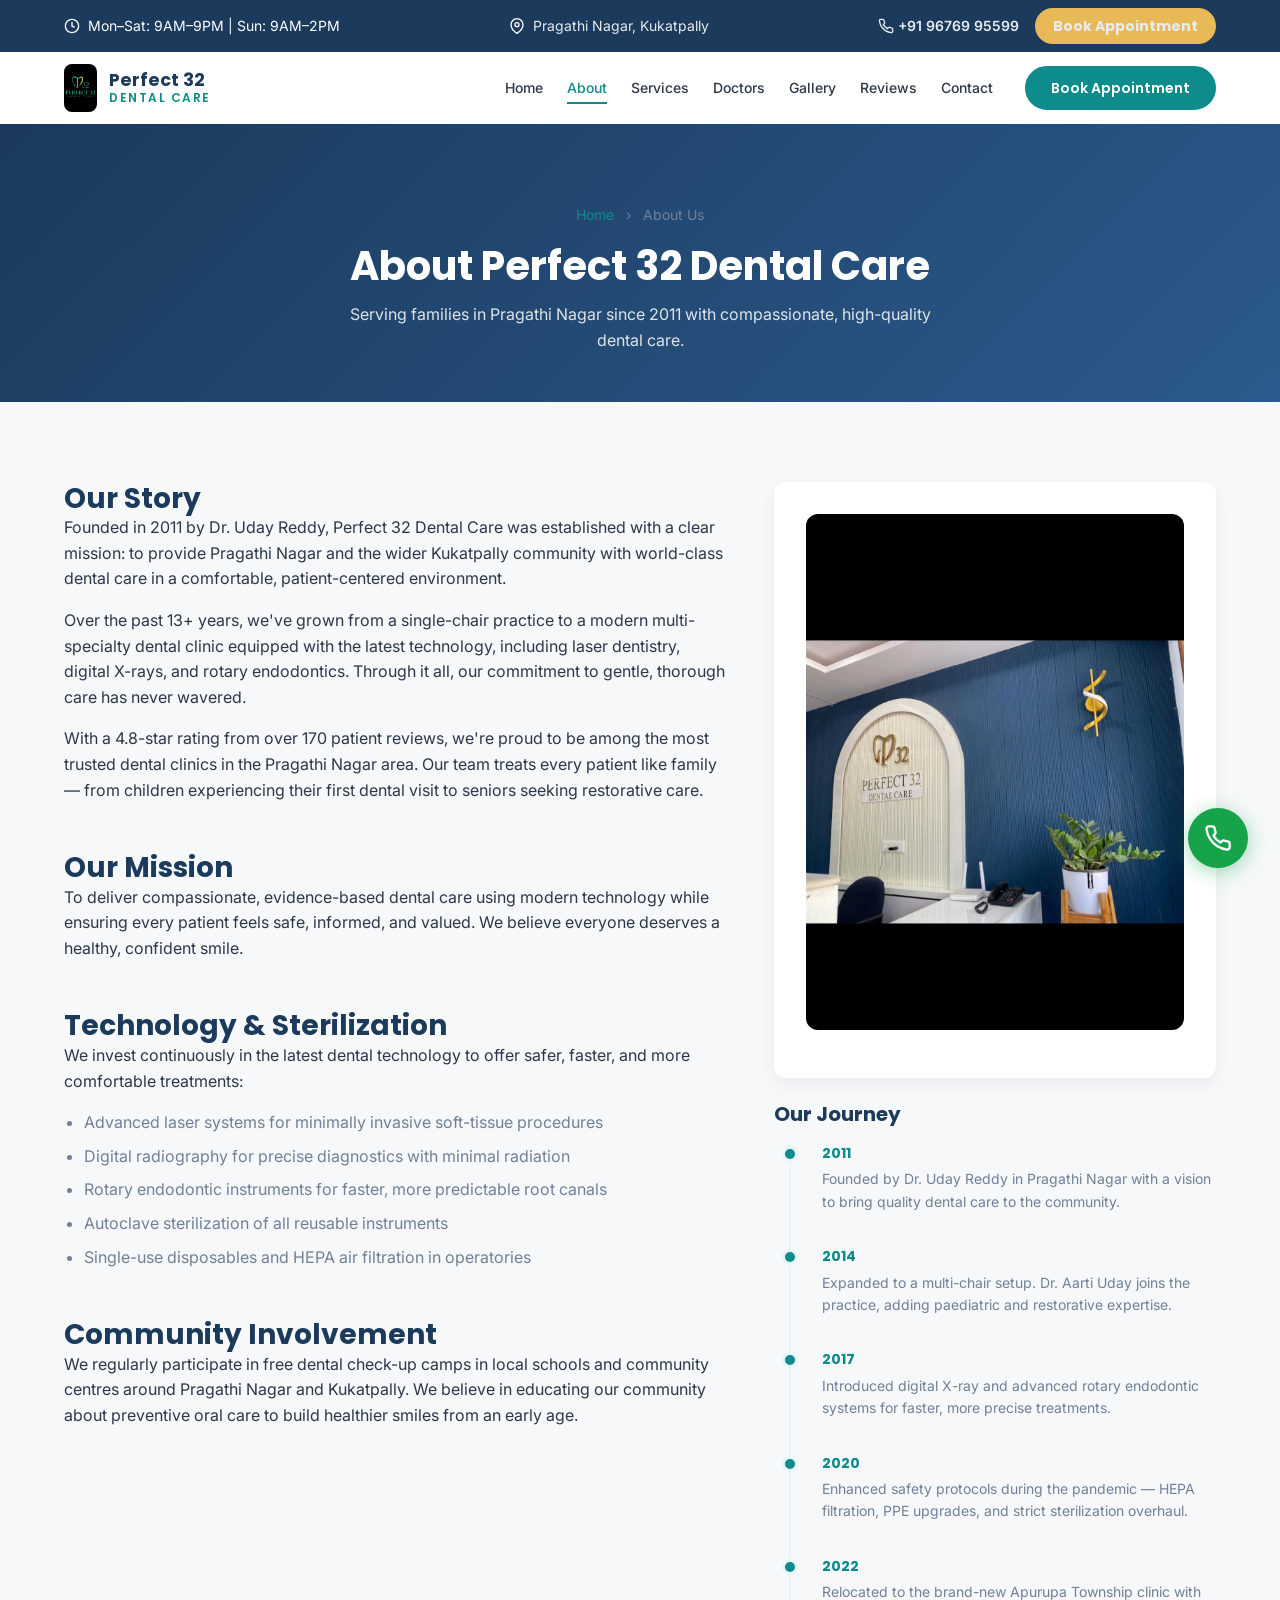
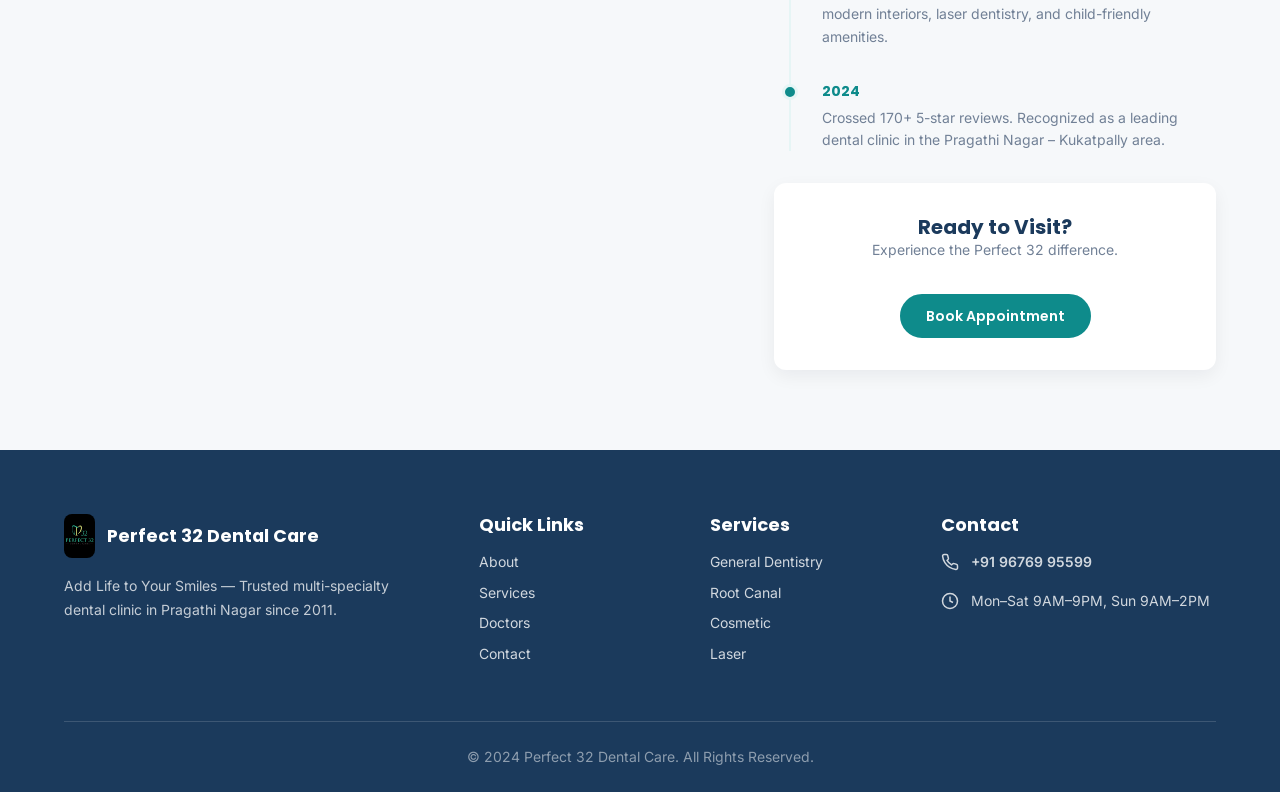
==== about.html @ 4705396e "Initial commit of Perfect 32 Dental Care website" ====
<!DOCTYPE html>
<html lang="en">

<head>
    <meta charset="UTF-8">
    <meta name="viewport" content="width=device-width, initial-scale=1.0">
    <title>About Us — Perfect 32 Dental Care | Pragathi Nagar, Hyderabad</title>
    <meta name="description"
        content="Learn about Perfect 32 Dental Care — serving Pragathi Nagar since 2011 with 13+ years of multi-specialty dental experience, modern technology, and strict hygiene standards.">
    <link rel="preconnect" href="https://fonts.googleapis.com">
    <link rel="preconnect" href="https://fonts.gstatic.com" crossorigin>
    <link
        href="https://fonts.googleapis.com/css2?family=Poppins:wght@400;600;700&family=Inter:wght@400;500;600&display=swap"
        rel="stylesheet">
    <link rel="stylesheet" href="css/tokens.css">
    <link rel="stylesheet" href="css/global.css">
    <link rel="stylesheet" href="css/components.css">
    <link rel="stylesheet" href="css/pages.css">
</head>

<body>
    <!-- TOP BAR -->
    <div class="topbar">
        <div class="container">
            <div class="topbar__hours"><svg width="16" height="16" viewBox="0 0 24 24" fill="none" stroke="currentColor"
                    stroke-width="2">
                    <circle cx="12" cy="12" r="10" />
                    <polyline points="12 6 12 12 16 14" />
                </svg><span>Mon–Sat: 9AM–9PM | Sun: 9AM–2PM</span></div>
            <div class="topbar__address"><svg width="16" height="16" viewBox="0 0 24 24" fill="none"
                    stroke="currentColor" stroke-width="2">
                    <path d="M21 10c0 7-9 13-9 13s-9-6-9-13a9 9 0 0 1 18 0z" />
                    <circle cx="12" cy="10" r="3" />
                </svg><a href="https://maps.google.com/?q=Perfect+32+Dental+Care+Pragathi+Nagar+Hyderabad"
                    target="_blank" rel="noopener">Pragathi Nagar, Kukatpally</a></div>
            <div class="topbar__actions"><a href="tel:+919676995599" class="topbar__phone"><svg width="16" height="16"
                        viewBox="0 0 24 24" fill="none" stroke="currentColor" stroke-width="2">
                        <path
                            d="M22 16.92v3a2 2 0 0 1-2.18 2 19.79 19.79 0 0 1-8.63-3.07 19.5 19.5 0 0 1-6-6 19.79 19.79 0 0 1-3.07-8.67A2 2 0 0 1 4.11 2h3a2 2 0 0 1 2 1.72c.127.96.361 1.903.7 2.81a2 2 0 0 1-.45 2.11L8.09 9.91a16 16 0 0 0 6 6l1.27-1.27a2 2 0 0 1 2.11-.45c.907.339 1.85.573 2.81.7A2 2 0 0 1 22 16.92z" />
                    </svg>+91 96769 95599</a><a href="book.html" class="btn btn--accent btn--sm">Book Appointment</a>
            </div>
        </div>
    </div>

    <!-- HEADER -->
    <header class="header">
        <div class="container"><a href="index.html" class="header__logo"><img src="IMAGES/perfect32logo.jpeg"
                    alt="Perfect 32 Dental Care Logo" width="48" height="48" style="border-radius:8px">
                <div class="header__logo-text">Perfect 32<br><span>Dental Care</span></div>
            </a>
            <nav class="nav">
                <ul class="nav__list" id="navList">
                    <li><a href="index.html" class="nav__link">Home</a></li>
                    <li><a href="about.html" class="nav__link nav__link--active">About</a></li>
                    <li><a href="services.html" class="nav__link">Services</a></li>
                    <li><a href="doctors.html" class="nav__link">Doctors</a></li>
                    <li><a href="gallery.html" class="nav__link">Gallery</a></li>
                    <li><a href="reviews.html" class="nav__link">Reviews</a></li>
                    <li><a href="contact.html" class="nav__link">Contact</a></li>
                </ul>
                <div class="nav__cta"><a href="book.html" class="btn btn--primary">Book Appointment</a></div><button
                    class="hamburger" id="hamburger"
                    aria-label="Toggle menu"><span></span><span></span><span></span></button>
            </nav>
        </div>
    </header>

    <main>
        <section class="page-hero">
            <div class="container">
                <nav class="breadcrumb" aria-label="Breadcrumb"><a href="index.html">Home</a> <span>›</span> About Us
                </nav>
                <h1>About Perfect 32 Dental Care</h1>
                <p>Serving families in Pragathi Nagar since 2011 with compassionate, high-quality dental care.</p>
            </div>
        </section>

        <section class="section">
            <div class="container">
                <div class="about-content">
                    <div>
                        <h2>Our Story</h2>
                        <p>Founded in 2011 by Dr. Uday Reddy, Perfect 32 Dental Care was established with a clear
                            mission: to provide Pragathi Nagar and the wider Kukatpally community with world-class
                            dental care in a comfortable, patient-centered environment.</p>
                        <p>Over the past 13+ years, we've grown from a single-chair practice to a modern multi-specialty
                            dental clinic equipped with the latest technology, including laser dentistry, digital
                            X-rays, and rotary endodontics. Through it all, our commitment to gentle, thorough care has
                            never wavered.</p>
                        <p>With a 4.8-star rating from over 170 patient reviews, we're proud to be among the most
                            trusted dental clinics in the Pragathi Nagar area. Our team treats every patient like family
                            — from children experiencing their first dental visit to seniors seeking restorative care.
                        </p>

                        <h2 class="mt-8">Our Mission</h2>
                        <p>To deliver compassionate, evidence-based dental care using modern technology while ensuring
                            every patient feels safe, informed, and valued. We believe everyone deserves a healthy,
                            confident smile.</p>

                        <h2 class="mt-8">Technology & Sterilization</h2>
                        <p>We invest continuously in the latest dental technology to offer safer, faster, and more
                            comfortable treatments:</p>
                        <ul style="padding-left: 20px; margin-bottom: var(--space-4);">
                            <li style="margin-bottom: 8px; list-style: disc; color: var(--color-text-muted);">Advanced
                                laser systems for minimally invasive soft-tissue procedures</li>
                            <li style="margin-bottom: 8px; list-style: disc; color: var(--color-text-muted);">Digital
                                radiography for precise diagnostics with minimal radiation</li>
                            <li style="margin-bottom: 8px; list-style: disc; color: var(--color-text-muted);">Rotary
                                endodontic instruments for faster, more predictable root canals</li>
                            <li style="margin-bottom: 8px; list-style: disc; color: var(--color-text-muted);">Autoclave
                                sterilization of all reusable instruments</li>
                            <li style="margin-bottom: 8px; list-style: disc; color: var(--color-text-muted);">Single-use
                                disposables and HEPA air filtration in operatories</li>
                        </ul>

                        <h2 class="mt-8">Community Involvement</h2>
                        <p>We regularly participate in free dental check-up camps in local schools and community centres
                            around Pragathi Nagar and Kukatpally. We believe in educating our community about preventive
                            oral care to build healthier smiles from an early age.</p>
                    </div>
                    <div>
                        <div class="card" style="margin-bottom: var(--space-5);">
                            <img src="IMAGES/PERFECT32 PHOTO-5.jpeg"
                                alt="Perfect 32 Dental Care reception area with clinic branding"
                                style="border-radius: var(--radius-md); margin-bottom: var(--space-4);">
                        </div>

                        <h3 style="margin-bottom: var(--space-4);">Our Journey</h3>
                        <div class="timeline">
                            <div class="timeline__item">
                                <div class="timeline__dot"></div>
                                <div class="timeline__year">2011</div>
                                <div class="timeline__text">Founded by Dr. Uday Reddy in Pragathi Nagar with a vision to
                                    bring quality dental care to the community.</div>
                            </div>
                            <div class="timeline__item">
                                <div class="timeline__dot"></div>
                                <div class="timeline__year">2014</div>
                                <div class="timeline__text">Expanded to a multi-chair setup. Dr. Aarti Uday joins the
                                    practice, adding paediatric and restorative expertise.</div>
                            </div>
                            <div class="timeline__item">
                                <div class="timeline__dot"></div>
                                <div class="timeline__year">2017</div>
                                <div class="timeline__text">Introduced digital X-ray and advanced rotary endodontic
                                    systems for faster, more precise treatments.</div>
                            </div>
                            <div class="timeline__item">
                                <div class="timeline__dot"></div>
                                <div class="timeline__year">2020</div>
                                <div class="timeline__text">Enhanced safety protocols during the pandemic — HEPA
                                    filtration, PPE upgrades, and strict sterilization overhaul.</div>
                            </div>
                            <div class="timeline__item">
                                <div class="timeline__dot"></div>
                                <div class="timeline__year">2022</div>
                                <div class="timeline__text">Relocated to the brand-new Apurupa Township clinic with
                                    modern interiors, laser dentistry, and child-friendly amenities.</div>
                            </div>
                            <div class="timeline__item">
                                <div class="timeline__dot"></div>
                                <div class="timeline__year">2024</div>
                                <div class="timeline__text">Crossed 170+ 5-star reviews. Recognized as a leading dental
                                    clinic in the Pragathi Nagar – Kukatpally area.</div>
                            </div>
                        </div>

                        <div class="card mt-6" style="text-align: center;">
                            <h3>Ready to Visit?</h3>
                            <p class="text-muted" style="font-size: 14px;">Experience the Perfect 32 difference.</p>
                            <a href="book.html" class="btn btn--primary mt-4">Book Appointment</a>
                        </div>
                    </div>
                </div>
            </div>
        </section>
    </main>

    <!-- FOOTER -->
    <footer class="footer">
        <div class="container">
            <div class="footer__grid">
                <div class="footer__brand">
                    <div class="footer__brand-logo"><img src="IMAGES/perfect32logo.jpeg" alt="Perfect 32"
                            style="border-radius:8px"><span class="footer__brand-name">Perfect 32 Dental Care</span>
                    </div>
                    <p>Add Life to Your Smiles — Trusted multi-specialty dental clinic in Pragathi Nagar since 2011.</p>
                </div>
                <div>
                    <h4>Quick Links</h4>
                    <ul class="footer__links">
                        <li><a href="about.html">About</a></li>
                        <li><a href="services.html">Services</a></li>
                        <li><a href="doctors.html">Doctors</a></li>
                        <li><a href="contact.html">Contact</a></li>
                    </ul>
                </div>
                <div>
                    <h4>Services</h4>
                    <ul class="footer__links">
                        <li><a href="services/general-dentistry.html">General Dentistry</a></li>
                        <li><a href="services/root-canal-treatment.html">Root Canal</a></li>
                        <li><a href="services/cosmetic-dentistry.html">Cosmetic</a></li>
                        <li><a href="services/laser-dentistry.html">Laser</a></li>
                    </ul>
                </div>
                <div>
                    <h4>Contact</h4>
                    <div class="footer__contact-item"><svg width="18" height="18" viewBox="0 0 24 24" fill="none"
                            stroke="currentColor" stroke-width="2">
                            <path
                                d="M22 16.92v3a2 2 0 0 1-2.18 2 19.79 19.79 0 0 1-8.63-3.07 19.5 19.5 0 0 1-6-6 19.79 19.79 0 0 1-3.07-8.67A2 2 0 0 1 4.11 2h3a2 2 0 0 1 2 1.72c.127.96.361 1.903.7 2.81a2 2 0 0 1-.45 2.11L8.09 9.91a16 16 0 0 0 6 6l1.27-1.27a2 2 0 0 1 2.11-.45c.907.339 1.85.573 2.81.7A2 2 0 0 1 22 16.92z" />
                        </svg><a href="tel:+919676995599" style="font-weight:600">+91 96769 95599</a></div>
                    <div class="footer__contact-item"><svg width="18" height="18" viewBox="0 0 24 24" fill="none"
                            stroke="currentColor" stroke-width="2">
                            <circle cx="12" cy="12" r="10" />
                            <polyline points="12 6 12 12 16 14" />
                        </svg><span>Mon–Sat 9AM–9PM, Sun 9AM–2PM</span></div>
                </div>
            </div>
            <div class="footer__bottom">
                <p>© 2024 Perfect 32 Dental Care. All Rights Reserved.</p>
            </div>
        </div>
    </footer>

    <a href="tel:+919676995599" class="float-call" aria-label="Call Perfect 32 Dental Care"><svg viewBox="0 0 24 24"
            fill="none" stroke="currentColor" stroke-width="2" stroke-linecap="round" stroke-linejoin="round">
            <path
                d="M22 16.92v3a2 2 0 0 1-2.18 2 19.79 19.79 0 0 1-8.63-3.07 19.5 19.5 0 0 1-6-6 19.79 19.79 0 0 1-3.07-8.67A2 2 0 0 1 4.11 2h3a2 2 0 0 1 2 1.72c.127.96.361 1.903.7 2.81a2 2 0 0 1-.45 2.11L8.09 9.91a16 16 0 0 0 6 6l1.27-1.27a2 2 0 0 1 2.11-.45c.907.339 1.85.573 2.81.7A2 2 0 0 1 22 16.92z" />
        </svg></a>

    <script src="js/main.js"></script>
</body>

</html>
---- css/tokens.css ----
/* ===================================
   PERFECT 32 DENTAL CARE — Design Tokens
   =================================== */

:root {
  /* ── Color Palette ── */
  --color-primary:        #0E8B8B;
  --color-primary-dark:   #0A6E6E;
  --color-primary-light:  #E6F5F5;
  --color-secondary:      #1B3A5C;
  --color-secondary-dark: #132A43;
  --color-secondary-light:#2B5A8C;
  --color-accent:         #C9A84C;
  --color-accent-light:   #FFF8E7;
  --color-accent-cta:     #FFC857;

  --color-bg:             #F6F8FA;
  --color-bg-white:       #FFFFFF;
  --color-card-bg:        #FFFFFF;

  --color-text:           #2D3748;
  --color-text-muted:     #718096;
  --color-text-light:     #A0AEC0;
  --color-text-inverse:   #FFFFFF;

  --color-success:        #16A34A;
  --color-danger:         #E53E3E;
  --color-warning:        #F59E0B;
  --color-info:           #3B82F6;

  --color-border:         #E2E8F0;
  --color-border-focus:   #0E8B8B;

  /* ── Typography ── */
  --font-heading:         'Poppins', sans-serif;
  --font-body:            'Inter', sans-serif;

  --fs-h1:                2.5rem;    /* 40px */
  --fs-h2:                1.75rem;   /* 28px */
  --fs-h3:                1.25rem;   /* 20px */
  --fs-h4:                1.125rem;  /* 18px */
  --fs-body:              1rem;      /* 16px */
  --fs-small:             0.875rem;  /* 14px */
  --fs-xs:                0.75rem;   /* 12px */

  --lh-heading:           1.2;
  --lh-body:              1.6;

  --fw-regular:           400;
  --fw-medium:            500;
  --fw-semibold:          600;
  --fw-bold:              700;

  /* ── Spacing (8px base) ── */
  --space-1:  0.25rem;   /* 4px */
  --space-2:  0.5rem;    /* 8px */
  --space-3:  0.75rem;   /* 12px */
  --space-4:  1rem;      /* 16px */
  --space-5:  1.5rem;    /* 24px */
  --space-6:  2rem;      /* 32px */
  --space-7:  2.5rem;    /* 40px */
  --space-8:  3rem;      /* 48px */
  --space-10: 4rem;      /* 64px */
  --space-12: 5rem;      /* 80px */
  --space-16: 8rem;      /* 128px */

  /* ── Border Radius ── */
  --radius-sm:   8px;
  --radius-md:   12px;
  --radius-lg:   16px;
  --radius-xl:   24px;
  --radius-pill:  999px;
  --radius-full:  50%;

  /* ── Shadows ── */
  --shadow-sm:   0 1px 3px rgba(16,24,40,0.04);
  --shadow-md:   0 4px 12px rgba(16,24,40,0.06);
  --shadow-lg:   0 8px 24px rgba(16,24,40,0.08);
  --shadow-xl:   0 12px 36px rgba(16,24,40,0.12);
  --shadow-card: 0 6px 18px rgba(11,22,35,0.06);

  /* ── Transitions ── */
  --transition-fast:   0.15s ease;
  --transition-base:   0.3s ease;
  --transition-slow:   0.5s ease;

  /* ── Layout ── */
  --container-max:  1200px;
  --container-lg:   1024px;
  --container-md:   768px;
  --header-height:  72px;
  --topbar-height:  40px;

  /* ── Z-Index ── */
  --z-dropdown:  100;
  --z-sticky:    200;
  --z-header:    300;
  --z-modal:     400;
  --z-float:     500;
  --z-toast:     600;
}

/* ── Mobile overrides ── */
@media (max-width: 768px) {
  :root {
    --fs-h1:   1.75rem;    /* 28px */
    --fs-h2:   1.375rem;   /* 22px */
    --fs-h3:   1.125rem;   /* 18px */
    --header-height: 64px;
    --topbar-height: 0px;
  }
}
---- css/global.css ----
/* ===================================
   PERFECT 32 DENTAL CARE — Global Styles
   =================================== */

/* ── Reset ── */
*,
*::before,
*::after {
    margin: 0;
    padding: 0;
    box-sizing: border-box;
}

html {
    scroll-behavior: smooth;
    -webkit-text-size-adjust: 100%;
}

body {
    font-family: var(--font-body);
    font-size: var(--fs-body);
    line-height: var(--lh-body);
    color: var(--color-text);
    background-color: var(--color-bg);
    -webkit-font-smoothing: antialiased;
    -moz-osx-font-smoothing: grayscale;
    overflow-x: hidden;
}

img {
    max-width: 100%;
    height: auto;
    display: block;
}

a {
    color: var(--color-primary);
    text-decoration: none;
    transition: color var(--transition-fast);
}

a:hover {
    color: var(--color-primary-dark);
}

ul,
ol {
    list-style: none;
}

h1,
h2,
h3,
h4,
h5,
h6 {
    font-family: var(--font-heading);
    line-height: var(--lh-heading);
    color: var(--color-secondary);
    font-weight: var(--fw-bold);
}

h1 {
    font-size: var(--fs-h1);
}

h2 {
    font-size: var(--fs-h2);
}

h3 {
    font-size: var(--fs-h3);
}

h4 {
    font-size: var(--fs-h4);
}

p {
    margin-bottom: var(--space-4);
}

p:last-child {
    margin-bottom: 0;
}

/* ── Focus Styles ── */
:focus-visible {
    outline: 2px solid var(--color-primary);
    outline-offset: 2px;
}

/* ── Container ── */
.container {
    width: 100%;
    max-width: var(--container-max);
    margin: 0 auto;
    padding: 0 var(--space-5);
}

/* ── Section Spacing ── */
.section {
    padding: var(--space-12) 0;
}

.section--sm {
    padding: var(--space-8) 0;
}

.section--bg {
    background: var(--color-bg-white);
}

.section--tinted {
    background: var(--color-primary-light);
}

.section__header {
    text-align: center;
    margin-bottom: var(--space-8);
}

.section__header h2 {
    margin-bottom: var(--space-3);
}

.section__subtitle {
    color: var(--color-text-muted);
    font-size: var(--fs-body);
    max-width: 600px;
    margin: 0 auto;
}

/* ── Grid ── */
.grid {
    display: grid;
    gap: var(--space-5);
}

.grid--2 {
    grid-template-columns: repeat(2, 1fr);
}

.grid--3 {
    grid-template-columns: repeat(3, 1fr);
}

.grid--4 {
    grid-template-columns: repeat(4, 1fr);
}

@media (max-width: 1024px) {
    .grid--4 {
        grid-template-columns: repeat(2, 1fr);
    }

    .grid--3 {
        grid-template-columns: repeat(2, 1fr);
    }
}

@media (max-width: 640px) {

    .grid--4,
    .grid--3,
    .grid--2 {
        grid-template-columns: 1fr;
    }
}

/* ── Top Bar ── */
.topbar {
    background: var(--color-secondary);
    color: var(--color-text-inverse);
    font-size: var(--fs-small);
    padding: var(--space-2) 0;
    position: relative;
    z-index: var(--z-header);
}

.topbar .container {
    display: flex;
    align-items: center;
    justify-content: space-between;
    flex-wrap: wrap;
    gap: var(--space-2);
}

.topbar a {
    color: var(--color-text-inverse);
    opacity: 0.9;
    font-size: var(--fs-small);
}

.topbar a:hover {
    opacity: 1;
}

.topbar__hours,
.topbar__address,
.topbar__actions {
    display: flex;
    align-items: center;
    gap: var(--space-2);
}

.topbar__actions {
    gap: var(--space-4);
}

.topbar__phone {
    display: flex;
    align-items: center;
    gap: var(--space-1);
    font-weight: var(--fw-semibold);
}

@media (max-width: 768px) {
    .topbar {
        display: none;
    }
}

/* ── Header ── */
.header {
    background: var(--color-bg-white);
    position: sticky;
    top: 0;
    z-index: var(--z-header);
    box-shadow: var(--shadow-sm);
    transition: box-shadow var(--transition-base);
}

.header.scrolled {
    box-shadow: var(--shadow-md);
}

.header .container {
    display: flex;
    align-items: center;
    justify-content: space-between;
    height: var(--header-height);
}

.header__logo {
    display: flex;
    align-items: center;
    gap: var(--space-3);
    text-decoration: none;
}

.header__logo img {
    height: 48px;
    width: auto;
}

.header__logo-text {
    font-family: var(--font-heading);
    font-weight: var(--fw-bold);
    font-size: 1.1rem;
    color: var(--color-secondary);
    line-height: 1.2;
}

.header__logo-text span {
    display: block;
    font-size: var(--fs-xs);
    color: var(--color-primary);
    font-weight: var(--fw-semibold);
    letter-spacing: 1.5px;
    text-transform: uppercase;
}

/* Nav */
.nav {
    display: flex;
    align-items: center;
    gap: var(--space-6);
}

.nav__list {
    display: flex;
    align-items: center;
    gap: var(--space-5);
}

.nav__link {
    font-size: var(--fs-small);
    font-weight: var(--fw-medium);
    color: var(--color-text);
    padding: var(--space-2) 0;
    position: relative;
    transition: color var(--transition-fast);
}

.nav__link::after {
    content: '';
    position: absolute;
    bottom: 0;
    left: 0;
    width: 0;
    height: 2px;
    background: var(--color-primary);
    transition: width var(--transition-base);
}

.nav__link:hover,
.nav__link--active {
    color: var(--color-primary);
}

.nav__link:hover::after,
.nav__link--active::after {
    width: 100%;
}

.nav__cta {
    display: inline-flex;
    align-items: center;
}

/* Hamburger */
.hamburger {
    display: none;
    flex-direction: column;
    gap: 5px;
    cursor: pointer;
    padding: var(--space-2);
    background: none;
    border: none;
    z-index: calc(var(--z-header) + 1);
}

.hamburger span {
    width: 24px;
    height: 2px;
    background: var(--color-secondary);
    transition: var(--transition-base);
    border-radius: 2px;
}

.hamburger.active span:nth-child(1) {
    transform: rotate(45deg) translate(5px, 5px);
}

.hamburger.active span:nth-child(2) {
    opacity: 0;
}

.hamburger.active span:nth-child(3) {
    transform: rotate(-45deg) translate(5px, -5px);
}

@media (max-width: 900px) {
    .hamburger {
        display: flex;
    }

    .nav__list {
        position: fixed;
        top: 0;
        right: -100%;
        width: 280px;
        height: 100vh;
        background: var(--color-bg-white);
        flex-direction: column;
        align-items: flex-start;
        padding: calc(var(--header-height) + var(--space-6)) var(--space-6) var(--space-6);
        box-shadow: var(--shadow-xl);
        transition: right var(--transition-base);
        z-index: var(--z-header);
        gap: 0;
    }

    .nav__list.open {
        right: 0;
    }

    .nav__link {
        font-size: var(--fs-body);
        padding: var(--space-3) 0;
        width: 100%;
        border-bottom: 1px solid var(--color-border);
    }

    .nav__cta {
        display: none;
    }
}

/* Mobile header CTA */
.header__mobile-cta {
    display: none;
}

@media (max-width: 900px) {
    .header__mobile-cta {
        display: inline-flex;
    }
}

/* ── Footer ── */
.footer {
    background: var(--color-secondary);
    color: var(--color-text-inverse);
    padding: var(--space-10) 0 0;
}

.footer a {
    color: rgba(255, 255, 255, 0.8);
    transition: color var(--transition-fast);
}

.footer a:hover {
    color: #fff;
}

.footer h3,
.footer h4 {
    color: #fff;
    font-size: var(--fs-h4);
    margin-bottom: var(--space-4);
}

.footer__grid {
    display: grid;
    grid-template-columns: 2fr 1fr 1fr 1.5fr;
    gap: var(--space-8);
    padding-bottom: var(--space-8);
    border-bottom: 1px solid rgba(255, 255, 255, 0.15);
}

.footer__brand p {
    color: rgba(255, 255, 255, 0.75);
    font-size: var(--fs-small);
    line-height: 1.7;
    margin-bottom: var(--space-4);
}

.footer__brand-logo {
    display: flex;
    align-items: center;
    gap: var(--space-3);
    margin-bottom: var(--space-4);
}

.footer__brand-logo img {
    height: 44px;
}

.footer__brand-name {
    font-family: var(--font-heading);
    font-size: 1.1rem;
    font-weight: var(--fw-bold);
    color: #fff;
}

.footer__links li {
    margin-bottom: var(--space-2);
}

.footer__links a {
    font-size: var(--fs-small);
    display: flex;
    align-items: center;
    gap: var(--space-2);
}

.footer__contact-item {
    display: flex;
    align-items: flex-start;
    gap: var(--space-3);
    margin-bottom: var(--space-4);
    font-size: var(--fs-small);
    color: rgba(255, 255, 255, 0.8);
}

.footer__contact-item svg {
    flex-shrink: 0;
    margin-top: 2px;
}

.footer__social {
    display: flex;
    gap: var(--space-3);
    margin-top: var(--space-4);
}

.footer__social a {
    width: 40px;
    height: 40px;
    border-radius: var(--radius-full);
    background: rgba(255, 255, 255, 0.1);
    display: flex;
    align-items: center;
    justify-content: center;
    transition: background var(--transition-fast);
}

.footer__social a:hover {
    background: var(--color-primary);
}

.footer__bottom {
    padding: var(--space-5) 0;
    text-align: center;
    font-size: var(--fs-small);
    color: rgba(255, 255, 255, 0.5);
}

@media (max-width: 900px) {
    .footer__grid {
        grid-template-columns: 1fr 1fr;
    }
}

@media (max-width: 640px) {
    .footer__grid {
        grid-template-columns: 1fr;
    }
}

/* ── Floating Call Button ── */
.float-call {
    position: fixed;
    bottom: var(--space-6);
    right: var(--space-6);
    z-index: var(--z-float);
    width: 60px;
    height: 60px;
    border-radius: var(--radius-full);
    background: var(--color-success);
    color: #fff;
    display: flex;
    align-items: center;
    justify-content: center;
    box-shadow: 0 4px 20px rgba(22, 163, 74, 0.4);
    transition: transform var(--transition-base), box-shadow var(--transition-base);
    animation: float-pulse 2s ease-in-out infinite;
    text-decoration: none;
}

.float-call:hover {
    transform: scale(1.1);
    box-shadow: 0 6px 28px rgba(22, 163, 74, 0.5);
    color: #fff;
}

.float-call svg {
    width: 28px;
    height: 28px;
}

@keyframes float-pulse {

    0%,
    100% {
        box-shadow: 0 4px 20px rgba(22, 163, 74, 0.4);
    }

    50% {
        box-shadow: 0 4px 30px rgba(22, 163, 74, 0.6);
    }
}

@media (max-width: 768px) {
    .float-call {
        bottom: var(--space-4);
        right: var(--space-4);
        width: 56px;
        height: 56px;
    }
}

/* ── Breadcrumb ── */
.breadcrumb {
    padding: var(--space-4) 0;
    font-size: var(--fs-small);
    color: var(--color-text-muted);
}

.breadcrumb a {
    color: var(--color-primary);
}

.breadcrumb span {
    margin: 0 var(--space-2);
}

/* ── Page Hero (Interior) ── */
.page-hero {
    background: linear-gradient(135deg, var(--color-secondary) 0%, var(--color-secondary-light) 100%);
    color: #fff;
    padding: var(--space-10) 0 var(--space-8);
    text-align: center;
}

.page-hero h1 {
    color: #fff;
    margin-bottom: var(--space-3);
}

.page-hero p {
    color: rgba(255, 255, 255, 0.85);
    max-width: 600px;
    margin: 0 auto;
    font-size: var(--fs-body);
}

/* ── Animations ── */
.fade-in {
    opacity: 0;
    transform: translateY(20px);
    transition: opacity 0.6s ease, transform 0.6s ease;
}

.fade-in.visible {
    opacity: 1;
    transform: translateY(0);
}

/* ── Utility ── */
.text-center {
    text-align: center;
}

.text-primary {
    color: var(--color-primary);
}

.text-accent {
    color: var(--color-accent);
}

.text-muted {
    color: var(--color-text-muted);
}

.mt-4 {
    margin-top: var(--space-4);
}

.mt-6 {
    margin-top: var(--space-6);
}

.mt-8 {
    margin-top: var(--space-8);
}

.mb-4 {
    margin-bottom: var(--space-4);
}

.mb-6 {
    margin-bottom: var(--space-6);
}

.sr-only {
    position: absolute;
    width: 1px;
    height: 1px;
    padding: 0;
    margin: -1px;
    overflow: hidden;
    clip: rect(0, 0, 0, 0);
    white-space: nowrap;
    border: 0;
}
---- css/components.css ----
/* ===================================
   PERFECT 32 DENTAL CARE — Components
   =================================== */

/* ── Buttons ── */
.btn {
    display: inline-flex;
    align-items: center;
    justify-content: center;
    gap: var(--space-2);
    font-family: var(--font-heading);
    font-weight: var(--fw-semibold);
    font-size: var(--fs-small);
    padding: var(--space-3) var(--space-5);
    border-radius: var(--radius-pill);
    border: 2px solid transparent;
    cursor: pointer;
    transition: all var(--transition-base);
    text-decoration: none;
    min-height: 44px;
    line-height: 1;
    white-space: nowrap;
}

.btn svg {
    width: 18px;
    height: 18px;
}

.btn--primary {
    background: var(--color-primary);
    color: #fff;
    border-color: var(--color-primary);
}

.btn--primary:hover {
    background: var(--color-primary-dark);
    border-color: var(--color-primary-dark);
    color: #fff;
    transform: translateY(-1px);
    box-shadow: 0 4px 14px rgba(14, 139, 139, 0.3);
}

.btn--secondary {
    background: transparent;
    color: var(--color-secondary);
    border-color: var(--color-secondary);
}

.btn--secondary:hover {
    background: var(--color-secondary);
    color: #fff;
    transform: translateY(-1px);
}

.btn--accent {
    background: var(--color-accent-cta);
    color: var(--color-secondary);
    border-color: var(--color-accent-cta);
    font-weight: var(--fw-bold);
}

.btn--accent:hover {
    background: #e6b84d;
    border-color: #e6b84d;
    transform: translateY(-1px);
    box-shadow: 0 4px 14px rgba(255, 200, 87, 0.35);
}

.btn--outline-white {
    background: transparent;
    color: #fff;
    border-color: rgba(255, 255, 255, 0.5);
}

.btn--outline-white:hover {
    background: #fff;
    color: var(--color-secondary);
    border-color: #fff;
}

.btn--sm {
    padding: var(--space-2) var(--space-4);
    font-size: var(--fs-xs);
    min-height: 36px;
}

.btn--lg {
    padding: var(--space-4) var(--space-6);
    font-size: var(--fs-body);
    min-height: 48px;
}

.btn--block {
    width: 100%;
}

.btn:disabled,
.btn--disabled {
    opacity: 0.5;
    cursor: not-allowed;
    pointer-events: none;
}

/* ── Cards ── */
.card {
    background: var(--color-card-bg);
    border-radius: var(--radius-md);
    box-shadow: var(--shadow-card);
    padding: var(--space-6);
    transition: transform var(--transition-base), box-shadow var(--transition-base);
}

.card:hover {
    transform: translateY(-4px);
    box-shadow: var(--shadow-lg);
}

.card--flat {
    box-shadow: none;
    border: 1px solid var(--color-border);
}

.card--flat:hover {
    box-shadow: var(--shadow-md);
    border-color: var(--color-primary);
}

/* Service Card */
.card--service {
    text-align: center;
    padding: var(--space-6) var(--space-5);
    position: relative;
    overflow: hidden;
}

.card--service::before {
    content: '';
    position: absolute;
    top: 0;
    left: 0;
    right: 0;
    height: 4px;
    background: linear-gradient(90deg, var(--color-primary), var(--color-accent));
    transform: scaleX(0);
    transition: transform var(--transition-base);
}

.card--service:hover::before {
    transform: scaleX(1);
}

.card--service__icon {
    width: 64px;
    height: 64px;
    border-radius: var(--radius-md);
    background: var(--color-primary-light);
    display: flex;
    align-items: center;
    justify-content: center;
    margin: 0 auto var(--space-4);
    transition: background var(--transition-base);
}

.card--service:hover .card--service__icon {
    background: var(--color-primary);
}

.card--service__icon svg {
    width: 32px;
    height: 32px;
    color: var(--color-primary);
    transition: color var(--transition-fast);
}

.card--service:hover .card--service__icon svg {
    color: #fff;
}

.card--service h3 {
    margin-bottom: var(--space-3);
    font-size: var(--fs-h4);
}

.card--service p {
    color: var(--color-text-muted);
    font-size: var(--fs-small);
    margin-bottom: var(--space-4);
}

.card--service .btn {
    margin-top: auto;
}

/* Doctor Card */
.card--doctor {
    text-align: center;
    padding: var(--space-6);
    position: relative;
}

.card--doctor__photo {
    width: 140px;
    height: 140px;
    border-radius: var(--radius-full);
    margin: 0 auto var(--space-5);
    overflow: hidden;
    border: 4px solid var(--color-primary-light);
    position: relative;
    background: linear-gradient(135deg, var(--color-primary-light), var(--color-bg));
    display: flex;
    align-items: center;
    justify-content: center;
}

.card--doctor__photo img {
    width: 100%;
    height: 100%;
    object-fit: cover;
}

.card--doctor__initials {
    font-family: var(--font-heading);
    font-size: 2.5rem;
    font-weight: var(--fw-bold);
    color: var(--color-primary);
}

.card--doctor h3 {
    font-size: var(--fs-h3);
    margin-bottom: var(--space-1);
}

.card--doctor__credentials {
    color: var(--color-primary);
    font-size: var(--fs-small);
    font-weight: var(--fw-semibold);
    margin-bottom: var(--space-3);
    display: block;
}

.card--doctor p {
    color: var(--color-text-muted);
    font-size: var(--fs-small);
    margin-bottom: var(--space-4);
}

.card--doctor__lang {
    font-size: var(--fs-xs);
    color: var(--color-text-muted);
    margin-bottom: var(--space-4);
    display: flex;
    align-items: center;
    justify-content: center;
    gap: var(--space-2);
}

/* Testimonial Card */
.card--testimonial {
    padding: var(--space-6);
    position: relative;
}

.card--testimonial__stars {
    color: var(--color-accent-cta);
    font-size: 1.2rem;
    margin-bottom: var(--space-3);
    letter-spacing: 2px;
}

.card--testimonial blockquote {
    font-style: italic;
    color: var(--color-text);
    margin-bottom: var(--space-4);
    font-size: var(--fs-small);
    line-height: 1.7;
    position: relative;
    padding-left: var(--space-4);
    border-left: 3px solid var(--color-primary-light);
}

.card--testimonial__author {
    font-weight: var(--fw-semibold);
    font-size: var(--fs-small);
    color: var(--color-secondary);
}

.card--testimonial__source {
    color: var(--color-text-muted);
    font-size: var(--fs-xs);
}

/* ── Trust Bar ── */
.trust-bar {
    display: flex;
    align-items: center;
    justify-content: center;
    flex-wrap: wrap;
    gap: var(--space-5);
    padding: var(--space-4) var(--space-5);
    background: var(--color-bg-white);
    border-radius: var(--radius-md);
    box-shadow: var(--shadow-md);
}

.trust-badge {
    display: flex;
    align-items: center;
    gap: var(--space-2);
    font-size: var(--fs-small);
    font-weight: var(--fw-semibold);
    color: var(--color-secondary);
    white-space: nowrap;
}

.trust-badge svg {
    width: 20px;
    height: 20px;
    color: var(--color-primary);
    flex-shrink: 0;
}

.trust-badge--gold svg {
    color: var(--color-accent);
}

@media (max-width: 640px) {
    .trust-bar {
        gap: var(--space-3) var(--space-4);
        padding: var(--space-3) var(--space-4);
    }

    .trust-badge {
        font-size: var(--fs-xs);
    }
}

/* ── FAQ Accordion ── */
.faq-item {
    border: 1px solid var(--color-border);
    border-radius: var(--radius-md);
    margin-bottom: var(--space-3);
    overflow: hidden;
    transition: border-color var(--transition-fast);
}

.faq-item.active {
    border-color: var(--color-primary);
}

.faq-item__question {
    width: 100%;
    padding: var(--space-4) var(--space-5);
    background: var(--color-bg-white);
    border: none;
    text-align: left;
    cursor: pointer;
    font-family: var(--font-heading);
    font-size: var(--fs-body);
    font-weight: var(--fw-semibold);
    color: var(--color-secondary);
    display: flex;
    align-items: center;
    justify-content: space-between;
    gap: var(--space-4);
    transition: background var(--transition-fast);
}

.faq-item__question:hover {
    background: var(--color-primary-light);
}

.faq-item__icon {
    width: 24px;
    height: 24px;
    flex-shrink: 0;
    transition: transform var(--transition-base);
    color: var(--color-primary);
}

.faq-item.active .faq-item__icon {
    transform: rotate(45deg);
}

.faq-item__answer {
    max-height: 0;
    overflow: hidden;
    transition: max-height var(--transition-base);
}

.faq-item.active .faq-item__answer {
    max-height: 500px;
}

.faq-item__answer-inner {
    padding: 0 var(--space-5) var(--space-5);
    color: var(--color-text-muted);
    font-size: var(--fs-small);
    line-height: 1.7;
}

/* ── Forms ── */
.form-group {
    margin-bottom: var(--space-4);
}

.form-label {
    display: block;
    font-size: var(--fs-small);
    font-weight: var(--fw-semibold);
    color: var(--color-secondary);
    margin-bottom: var(--space-2);
}

.form-label .required {
    color: var(--color-danger);
    margin-left: 2px;
}

.form-input,
.form-select,
.form-textarea {
    width: 100%;
    height: 44px;
    padding: 0 var(--space-3);
    font-family: var(--font-body);
    font-size: var(--fs-body);
    color: var(--color-text);
    background: var(--color-bg-white);
    border: 1.5px solid var(--color-border);
    border-radius: var(--radius-sm);
    transition: border-color var(--transition-fast), box-shadow var(--transition-fast);
}

.form-textarea {
    height: auto;
    min-height: 100px;
    padding: var(--space-3);
    resize: vertical;
}

.form-input:focus,
.form-select:focus,
.form-textarea:focus {
    border-color: var(--color-primary);
    box-shadow: 0 0 0 3px rgba(14, 139, 139, 0.12);
    outline: none;
}

.form-input.error,
.form-select.error {
    border-color: var(--color-danger);
    box-shadow: 0 0 0 3px rgba(229, 62, 62, 0.1);
}

.form-error {
    display: none;
    font-size: var(--fs-xs);
    color: var(--color-danger);
    margin-top: var(--space-1);
}

.form-input.error+.form-error,
.form-select.error+.form-error {
    display: block;
}

.form-check {
    display: flex;
    align-items: flex-start;
    gap: var(--space-3);
}

.form-check input[type="checkbox"] {
    width: 18px;
    height: 18px;
    margin-top: 2px;
    accent-color: var(--color-primary);
    flex-shrink: 0;
}

.form-check label {
    font-size: var(--fs-small);
    color: var(--color-text-muted);
    cursor: pointer;
}

/* ── Gallery ── */
.gallery-grid {
    display: grid;
    grid-template-columns: repeat(auto-fill, minmax(280px, 1fr));
    gap: var(--space-4);
}

.gallery-item {
    border-radius: var(--radius-md);
    overflow: hidden;
    cursor: pointer;
    position: relative;
    aspect-ratio: 4/3;
}

.gallery-item img {
    width: 100%;
    height: 100%;
    object-fit: cover;
    transition: transform var(--transition-slow);
}

.gallery-item:hover img {
    transform: scale(1.05);
}

.gallery-item__overlay {
    position: absolute;
    inset: 0;
    background: rgba(27, 58, 92, 0.4);
    display: flex;
    align-items: center;
    justify-content: center;
    opacity: 0;
    transition: opacity var(--transition-base);
}

.gallery-item:hover .gallery-item__overlay {
    opacity: 1;
}

.gallery-item__overlay svg {
    color: #fff;
    width: 32px;
    height: 32px;
}

/* Lightbox */
.lightbox {
    position: fixed;
    inset: 0;
    z-index: var(--z-modal);
    background: rgba(0, 0, 0, 0.92);
    display: none;
    align-items: center;
    justify-content: center;
    padding: var(--space-5);
}

.lightbox.active {
    display: flex;
}

.lightbox__img {
    max-width: 90vw;
    max-height: 85vh;
    border-radius: var(--radius-md);
    object-fit: contain;
}

.lightbox__close,
.lightbox__prev,
.lightbox__next {
    position: absolute;
    background: rgba(255, 255, 255, 0.15);
    border: none;
    color: #fff;
    width: 48px;
    height: 48px;
    border-radius: var(--radius-full);
    cursor: pointer;
    display: flex;
    align-items: center;
    justify-content: center;
    transition: background var(--transition-fast);
}

.lightbox__close:hover,
.lightbox__prev:hover,
.lightbox__next:hover {
    background: rgba(255, 255, 255, 0.3);
}

.lightbox__close {
    top: var(--space-5);
    right: var(--space-5);
}

.lightbox__prev {
    left: var(--space-5);
}

.lightbox__next {
    right: var(--space-5);
}

.lightbox__caption {
    position: absolute;
    bottom: var(--space-5);
    left: 50%;
    transform: translateX(-50%);
    color: rgba(255, 255, 255, 0.8);
    font-size: var(--fs-small);
    text-align: center;
    max-width: 500px;
}

/* ── Testimonials Carousel ── */
.carousel {
    position: relative;
    overflow: hidden;
}

.carousel__track {
    display: flex;
    transition: transform var(--transition-slow);
}

.carousel__slide {
    min-width: 100%;
    padding: 0 var(--space-3);
}

@media (min-width: 768px) {
    .carousel__slide {
        min-width: 50%;
    }
}

@media (min-width: 1024px) {
    .carousel__slide {
        min-width: 33.333%;
    }
}

.carousel__dots {
    display: flex;
    justify-content: center;
    gap: var(--space-2);
    margin-top: var(--space-5);
}

.carousel__dot {
    width: 10px;
    height: 10px;
    border-radius: var(--radius-full);
    background: var(--color-border);
    border: none;
    cursor: pointer;
    transition: background var(--transition-fast);
}

.carousel__dot.active {
    background: var(--color-primary);
    width: 28px;
    border-radius: var(--radius-pill);
}

/* ── Aggregate Rating ── */
.aggregate-rating {
    display: flex;
    align-items: center;
    justify-content: center;
    gap: var(--space-4);
    padding: var(--space-5);
    background: var(--color-primary-light);
    border-radius: var(--radius-md);
    margin-bottom: var(--space-6);
}

.aggregate-rating__score {
    font-family: var(--font-heading);
    font-size: 3rem;
    font-weight: var(--fw-bold);
    color: var(--color-primary);
    line-height: 1;
}

.aggregate-rating__stars {
    color: var(--color-accent-cta);
    font-size: 1.4rem;
}

.aggregate-rating__text {
    font-size: var(--fs-small);
    color: var(--color-text-muted);
}

/* ── Tag / Badge ── */
.tag {
    display: inline-flex;
    align-items: center;
    gap: var(--space-1);
    padding: var(--space-1) var(--space-3);
    background: var(--color-primary-light);
    color: var(--color-primary);
    border-radius: var(--radius-pill);
    font-size: var(--fs-xs);
    font-weight: var(--fw-semibold);
}

/* ── Booking Modal ── */
.modal-overlay {
    position: fixed;
    inset: 0;
    z-index: var(--z-modal);
    background: rgba(0, 0, 0, 0.5);
    display: none;
    align-items: center;
    justify-content: center;
    padding: var(--space-5);
    backdrop-filter: blur(4px);
}

.modal-overlay.active {
    display: flex;
}

.modal {
    background: var(--color-bg-white);
    border-radius: var(--radius-lg);
    max-width: 520px;
    width: 100%;
    max-height: 90vh;
    overflow-y: auto;
    box-shadow: var(--shadow-xl);
    animation: modal-in 0.3s ease;
}

@keyframes modal-in {
    from {
        opacity: 0;
        transform: scale(0.95) translateY(10px);
    }

    to {
        opacity: 1;
        transform: scale(1) translateY(0);
    }
}

.modal__header {
    padding: var(--space-5) var(--space-6);
    border-bottom: 1px solid var(--color-border);
    display: flex;
    align-items: center;
    justify-content: space-between;
}

.modal__header h2 {
    font-size: var(--fs-h3);
}

.modal__close {
    background: none;
    border: none;
    cursor: pointer;
    width: 36px;
    height: 36px;
    border-radius: var(--radius-full);
    display: flex;
    align-items: center;
    justify-content: center;
    color: var(--color-text-muted);
    transition: background var(--transition-fast);
}

.modal__close:hover {
    background: var(--color-bg);
}

.modal__body {
    padding: var(--space-5) var(--space-6);
}

.modal__footer {
    padding: var(--space-4) var(--space-6);
    border-top: 1px solid var(--color-border);
    display: flex;
    justify-content: flex-end;
    gap: var(--space-3);
}

/* Success state */
.booking-success {
    text-align: center;
    padding: var(--space-8) var(--space-5);
}

.booking-success__icon {
    width: 72px;
    height: 72px;
    background: rgba(22, 163, 74, 0.1);
    border-radius: var(--radius-full);
    display: flex;
    align-items: center;
    justify-content: center;
    margin: 0 auto var(--space-5);
}

.booking-success__icon svg {
    width: 36px;
    height: 36px;
    color: var(--color-success);
}

.booking-success h3 {
    margin-bottom: var(--space-3);
    color: var(--color-success);
}

.booking-success p {
    color: var(--color-text-muted);
    font-size: var(--fs-small);
}

/* ── Quick Services Strip ── */
.services-strip {
    display: flex;
    gap: var(--space-5);
    overflow-x: auto;
    padding: var(--space-3) 0;
    scroll-snap-type: x mandatory;
    -webkit-overflow-scrolling: touch;
    scrollbar-width: none;
}

.services-strip::-webkit-scrollbar {
    display: none;
}

.services-strip__item {
    display: flex;
    flex-direction: column;
    align-items: center;
    gap: var(--space-2);
    text-decoration: none;
    color: var(--color-text);
    min-width: 100px;
    scroll-snap-align: start;
    padding: var(--space-3);
    border-radius: var(--radius-md);
    transition: all var(--transition-base);
}

.services-strip__item:hover {
    background: var(--color-primary-light);
    color: var(--color-primary);
}

.services-strip__icon {
    width: 52px;
    height: 52px;
    border-radius: var(--radius-md);
    background: var(--color-primary-light);
    display: flex;
    align-items: center;
    justify-content: center;
    transition: all var(--transition-base);
}

.services-strip__item:hover .services-strip__icon {
    background: var(--color-primary);
}

.services-strip__icon svg {
    width: 26px;
    height: 26px;
    color: var(--color-primary);
    transition: color var(--transition-fast);
}

.services-strip__item:hover .services-strip__icon svg {
    color: #fff;
}

.services-strip__label {
    font-size: var(--fs-xs);
    font-weight: var(--fw-semibold);
    text-align: center;
    white-space: nowrap;
}

/* ── Timeline (About page) ── */
.timeline {
    position: relative;
    padding-left: var(--space-8);
}

.timeline::before {
    content: '';
    position: absolute;
    left: 15px;
    top: 0;
    bottom: 0;
    width: 2px;
    background: var(--color-primary-light);
}

.timeline__item {
    position: relative;
    margin-bottom: var(--space-6);
}

.timeline__dot {
    position: absolute;
    left: calc(-1 * var(--space-8) + 8px);
    top: 4px;
    width: 16px;
    height: 16px;
    border-radius: var(--radius-full);
    background: var(--color-primary);
    border: 3px solid var(--color-primary-light);
}

.timeline__year {
    font-family: var(--font-heading);
    font-weight: var(--fw-bold);
    color: var(--color-primary);
    font-size: var(--fs-small);
    margin-bottom: var(--space-1);
}

.timeline__text {
    color: var(--color-text-muted);
    font-size: var(--fs-small);
}

/* ── Loading Spinner ── */
.spinner {
    width: 20px;
    height: 20px;
    border: 2px solid rgba(255, 255, 255, 0.3);
    border-top-color: #fff;
    border-radius: var(--radius-full);
    animation: spin 0.6s linear infinite;
}

@keyframes spin {
    to {
        transform: rotate(360deg);
    }
}

/* ── Checklist (Patient Info) ── */
.checklist li {
    display: flex;
    align-items: flex-start;
    gap: var(--space-3);
    padding: var(--space-3) 0;
    border-bottom: 1px solid var(--color-border);
    font-size: var(--fs-small);
    color: var(--color-text);
}

.checklist li:last-child {
    border-bottom: none;
}

.checklist__check {
    width: 20px;
    height: 20px;
    flex-shrink: 0;
    color: var(--color-success);
    margin-top: 1px;
}
---- css/pages.css ----
/* ===================================
   PERFECT 32 DENTAL CARE — Page Styles
   =================================== */

/* ── Homepage Hero ── */
.hero {
    background: linear-gradient(135deg, var(--color-secondary) 0%, #1e4a73 50%, var(--color-secondary-dark) 100%);
    color: #fff;
    padding: var(--space-10) 0 var(--space-12);
    position: relative;
    overflow: hidden;
    min-height: 540px;
    display: flex;
    align-items: center;
}

.hero::before {
    content: '';
    position: absolute;
    top: -50%;
    right: -10%;
    width: 500px;
    height: 500px;
    background: radial-gradient(circle, rgba(14, 139, 139, 0.15) 0%, transparent 70%);
    border-radius: 50%;
}

.hero::after {
    content: '';
    position: absolute;
    bottom: -20%;
    left: -5%;
    width: 300px;
    height: 300px;
    background: radial-gradient(circle, rgba(201, 168, 76, 0.1) 0%, transparent 70%);
    border-radius: 50%;
}

.hero .container {
    display: grid;
    grid-template-columns: 1.1fr 0.9fr;
    gap: var(--space-8);
    align-items: center;
    position: relative;
    z-index: 1;
}

.hero__content h1 {
    color: #fff;
    font-size: var(--fs-h1);
    margin-bottom: var(--space-4);
    line-height: 1.15;
}

.hero__content h1 span {
    display: block;
    color: var(--color-accent-cta);
    font-size: 0.55em;
    font-weight: var(--fw-semibold);
    margin-top: var(--space-2);
    letter-spacing: 2px;
    text-transform: uppercase;
}

.hero__subtitle {
    font-size: 1.05rem;
    color: rgba(255, 255, 255, 0.85);
    margin-bottom: var(--space-6);
    line-height: 1.7;
}

.hero__ctas {
    display: flex;
    gap: var(--space-4);
    flex-wrap: wrap;
    margin-bottom: var(--space-6);
}

.hero__microcopy {
    font-size: var(--fs-small);
    color: rgba(255, 255, 255, 0.6);
    display: flex;
    align-items: center;
    gap: var(--space-3);
    flex-wrap: wrap;
}

.hero__microcopy span {
    display: flex;
    align-items: center;
    gap: var(--space-1);
}

.hero__image {
    position: relative;
}

.hero__image-main {
    border-radius: var(--radius-lg);
    box-shadow: 0 20px 60px rgba(0, 0, 0, 0.3);
    width: 100%;
    aspect-ratio: 4/3;
    object-fit: cover;
}

.hero__trust-float {
    position: absolute;
    bottom: -20px;
    left: 50%;
    transform: translateX(-50%);
    width: 90%;
}

@media (max-width: 900px) {
    .hero .container {
        grid-template-columns: 1fr;
        text-align: center;
    }

    .hero__ctas {
        justify-content: center;
    }

    .hero__microcopy {
        justify-content: center;
    }

    .hero__image {
        order: -1;
        max-width: 480px;
        margin: 0 auto;
    }

    .hero__trust-float {
        width: 100%;
    }
}

@media (max-width: 640px) {
    .hero {
        padding: var(--space-8) 0;
        min-height: auto;
    }
}

/* ── Why Choose Us ── */
.why-us__grid {
    display: grid;
    grid-template-columns: repeat(4, 1fr);
    gap: var(--space-5);
}

.why-us__item {
    text-align: center;
    padding: var(--space-6) var(--space-4);
    background: var(--color-bg-white);
    border-radius: var(--radius-md);
    border: 1px solid var(--color-border);
    transition: all var(--transition-base);
}

.why-us__item:hover {
    border-color: var(--color-primary);
    transform: translateY(-4px);
    box-shadow: var(--shadow-md);
}

.why-us__icon {
    width: 56px;
    height: 56px;
    border-radius: var(--radius-md);
    background: var(--color-primary-light);
    display: flex;
    align-items: center;
    justify-content: center;
    margin: 0 auto var(--space-4);
}

.why-us__icon svg {
    width: 28px;
    height: 28px;
    color: var(--color-primary);
}

.why-us__item h3 {
    font-size: var(--fs-body);
    margin-bottom: var(--space-2);
}

.why-us__item p {
    font-size: var(--fs-small);
    color: var(--color-text-muted);
}

@media (max-width: 900px) {
    .why-us__grid {
        grid-template-columns: repeat(2, 1fr);
    }
}

@media (max-width: 480px) {
    .why-us__grid {
        grid-template-columns: 1fr;
    }
}

/* ── Doctors Section ── */
.doctors-grid {
    display: grid;
    grid-template-columns: repeat(2, 1fr);
    gap: var(--space-6);
    max-width: 800px;
    margin: 0 auto;
}

@media (max-width: 640px) {
    .doctors-grid {
        grid-template-columns: 1fr;
    }
}

/* ── Gallery Preview ── */
.gallery-preview {
    display: grid;
    grid-template-columns: repeat(3, 1fr);
    gap: var(--space-4);
}

.gallery-preview .gallery-item:nth-child(1) {
    grid-column: 1 / 3;
    grid-row: 1 / 3;
}

@media (max-width: 640px) {
    .gallery-preview {
        grid-template-columns: repeat(2, 1fr);
    }

    .gallery-preview .gallery-item:nth-child(1) {
        grid-column: 1 / -1;
        grid-row: auto;
    }
}

/* ── Contact Page ── */
.contact-grid {
    display: grid;
    grid-template-columns: 1fr 1.2fr;
    gap: var(--space-8);
}

.contact-info__item {
    display: flex;
    gap: var(--space-4);
    margin-bottom: var(--space-5);
}

.contact-info__icon {
    width: 48px;
    height: 48px;
    border-radius: var(--radius-md);
    background: var(--color-primary-light);
    display: flex;
    align-items: center;
    justify-content: center;
    flex-shrink: 0;
}

.contact-info__icon svg {
    width: 24px;
    height: 24px;
    color: var(--color-primary);
}

.contact-info__text h4 {
    font-size: var(--fs-body);
    margin-bottom: var(--space-1);
}

.contact-info__text p {
    color: var(--color-text-muted);
    font-size: var(--fs-small);
}

.contact-map {
    border-radius: var(--radius-md);
    overflow: hidden;
    margin-top: var(--space-6);
    box-shadow: var(--shadow-md);
}

.contact-map iframe {
    width: 100%;
    height: 300px;
    border: 0;
}

@media (max-width: 768px) {
    .contact-grid {
        grid-template-columns: 1fr;
    }
}

/* ── Booking Page ── */
.booking-layout {
    display: grid;
    grid-template-columns: 1fr 380px;
    gap: var(--space-8);
    align-items: start;
}

.booking-sidebar {
    position: sticky;
    top: calc(var(--header-height) + var(--space-5));
}

@media (max-width: 900px) {
    .booking-layout {
        grid-template-columns: 1fr;
    }

    .booking-sidebar {
        position: static;
    }
}

/* ── Service Detail ── */
.service-detail {
    display: grid;
    grid-template-columns: 1fr 320px;
    gap: var(--space-8);
    align-items: start;
}

.service-detail__sidebar {
    position: sticky;
    top: calc(var(--header-height) + var(--space-5));
}

.service-detail__sidebar .card {
    margin-bottom: var(--space-5);
}

@media (max-width: 900px) {
    .service-detail {
        grid-template-columns: 1fr;
    }

    .service-detail__sidebar {
        position: static;
    }
}

/* ── About Timeline Section ── */
.about-content {
    display: grid;
    grid-template-columns: 1.2fr 0.8fr;
    gap: var(--space-8);
    align-items: start;
}

@media (max-width: 768px) {
    .about-content {
        grid-template-columns: 1fr;
    }
}

/* ── Review Page Filters ── */
.review-filters {
    display: flex;
    gap: var(--space-3);
    margin-bottom: var(--space-6);
    flex-wrap: wrap;
}

.review-filter {
    padding: var(--space-2) var(--space-4);
    border: 1px solid var(--color-border);
    border-radius: var(--radius-pill);
    background: var(--color-bg-white);
    font-size: var(--fs-small);
    cursor: pointer;
    transition: all var(--transition-fast);
}

.review-filter:hover,
.review-filter.active {
    background: var(--color-primary);
    color: #fff;
    border-color: var(--color-primary);
}
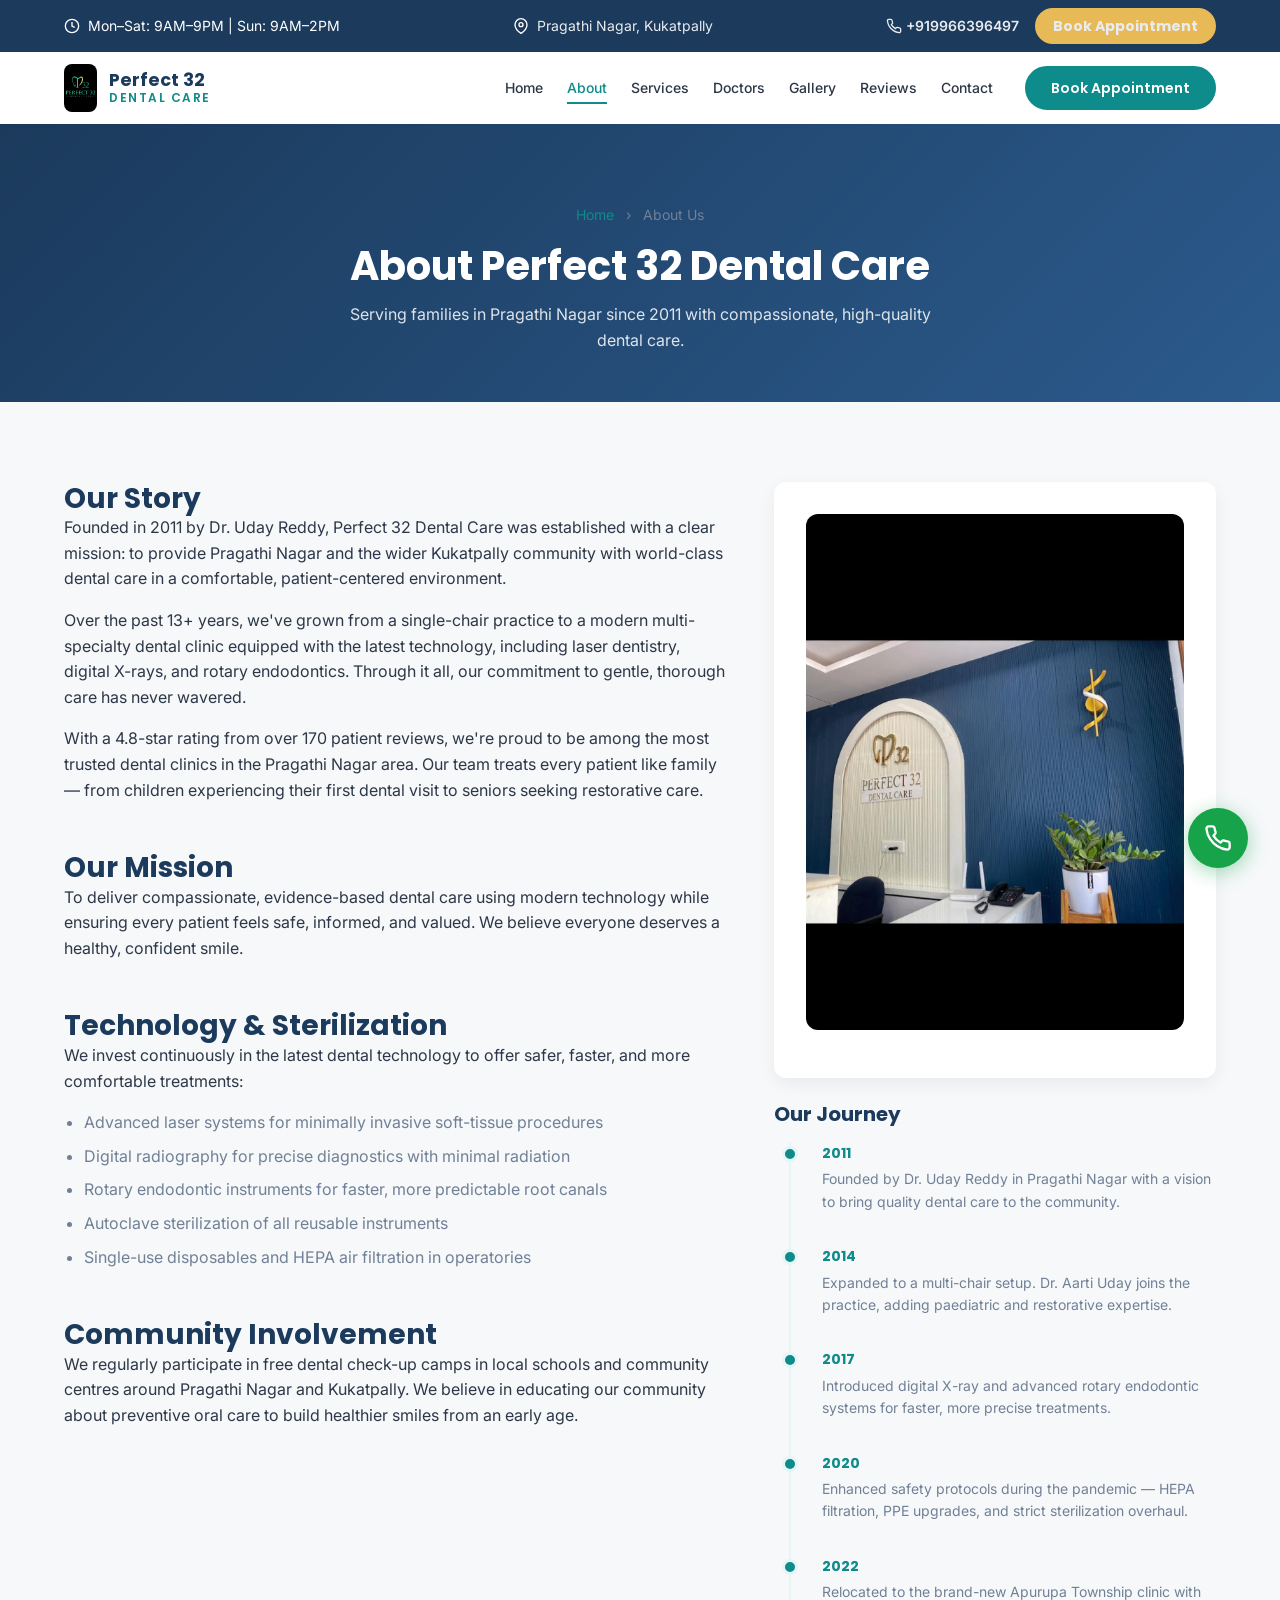
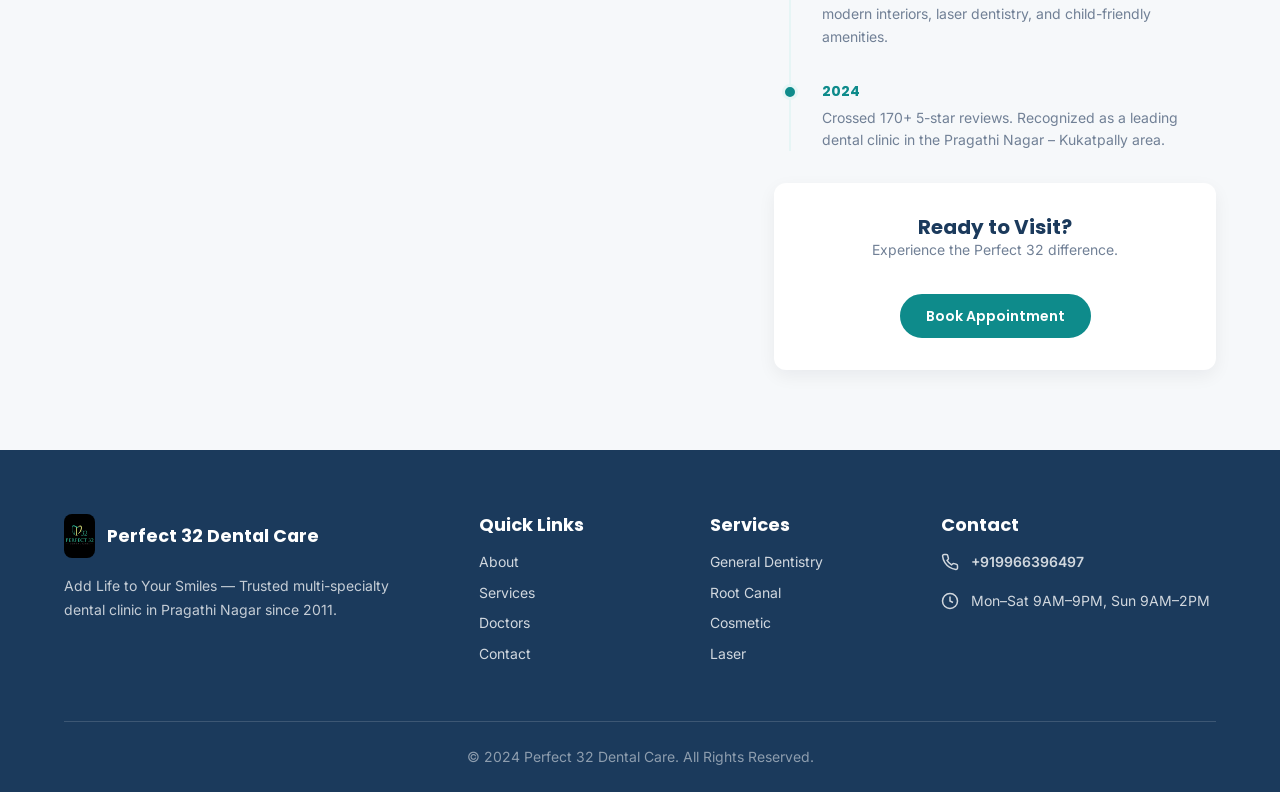
==== commit 23442ce3: "Update phone number links in about.html" ====
--- a/about.html
+++ b/about.html
@@ -33,11 +33,11 @@
                     <circle cx="12" cy="10" r="3" />
                 </svg><a href="https://maps.google.com/?q=Perfect+32+Dental+Care+Pragathi+Nagar+Hyderabad"
                     target="_blank" rel="noopener">Pragathi Nagar, Kukatpally</a></div>
-            <div class="topbar__actions"><a href="tel:+919676995599" class="topbar__phone"><svg width="16" height="16"
+            <div class="topbar__actions"><a href="tel:+919966396497" class="topbar__phone"><svg width="16" height="16"
                         viewBox="0 0 24 24" fill="none" stroke="currentColor" stroke-width="2">
                         <path
                             d="M22 16.92v3a2 2 0 0 1-2.18 2 19.79 19.79 0 0 1-8.63-3.07 19.5 19.5 0 0 1-6-6 19.79 19.79 0 0 1-3.07-8.67A2 2 0 0 1 4.11 2h3a2 2 0 0 1 2 1.72c.127.96.361 1.903.7 2.81a2 2 0 0 1-.45 2.11L8.09 9.91a16 16 0 0 0 6 6l1.27-1.27a2 2 0 0 1 2.11-.45c.907.339 1.85.573 2.81.7A2 2 0 0 1 22 16.92z" />
-                    </svg>+91 96769 95599</a><a href="book.html" class="btn btn--accent btn--sm">Book Appointment</a>
+                    </svg>+919966396497</a><a href="book.html" class="btn btn--accent btn--sm">Book Appointment</a>
             </div>
         </div>
     </div>
@@ -210,7 +210,7 @@
                             stroke="currentColor" stroke-width="2">
                             <path
                                 d="M22 16.92v3a2 2 0 0 1-2.18 2 19.79 19.79 0 0 1-8.63-3.07 19.5 19.5 0 0 1-6-6 19.79 19.79 0 0 1-3.07-8.67A2 2 0 0 1 4.11 2h3a2 2 0 0 1 2 1.72c.127.96.361 1.903.7 2.81a2 2 0 0 1-.45 2.11L8.09 9.91a16 16 0 0 0 6 6l1.27-1.27a2 2 0 0 1 2.11-.45c.907.339 1.85.573 2.81.7A2 2 0 0 1 22 16.92z" />
-                        </svg><a href="tel:+919676995599" style="font-weight:600">+91 96769 95599</a></div>
+                        </svg><a href="tel:+919966396497" style="font-weight:600">+919966396497</a></div>
                     <div class="footer__contact-item"><svg width="18" height="18" viewBox="0 0 24 24" fill="none"
                             stroke="currentColor" stroke-width="2">
                             <circle cx="12" cy="12" r="10" />
@@ -224,7 +224,7 @@
         </div>
     </footer>
 
-    <a href="tel:+919676995599" class="float-call" aria-label="Call Perfect 32 Dental Care"><svg viewBox="0 0 24 24"
+    <a href="tel:+919966396497" class="float-call" aria-label="Call Perfect 32 Dental Care"><svg viewBox="0 0 24 24"
             fill="none" stroke="currentColor" stroke-width="2" stroke-linecap="round" stroke-linejoin="round">
             <path
                 d="M22 16.92v3a2 2 0 0 1-2.18 2 19.79 19.79 0 0 1-8.63-3.07 19.5 19.5 0 0 1-6-6 19.79 19.79 0 0 1-3.07-8.67A2 2 0 0 1 4.11 2h3a2 2 0 0 1 2 1.72c.127.96.361 1.903.7 2.81a2 2 0 0 1-.45 2.11L8.09 9.91a16 16 0 0 0 6 6l1.27-1.27a2 2 0 0 1 2.11-.45c.907.339 1.85.573 2.81.7A2 2 0 0 1 22 16.92z" />
@@ -233,4 +233,4 @@
     <script src="js/main.js"></script>
 </body>
 
-</html>+</html>
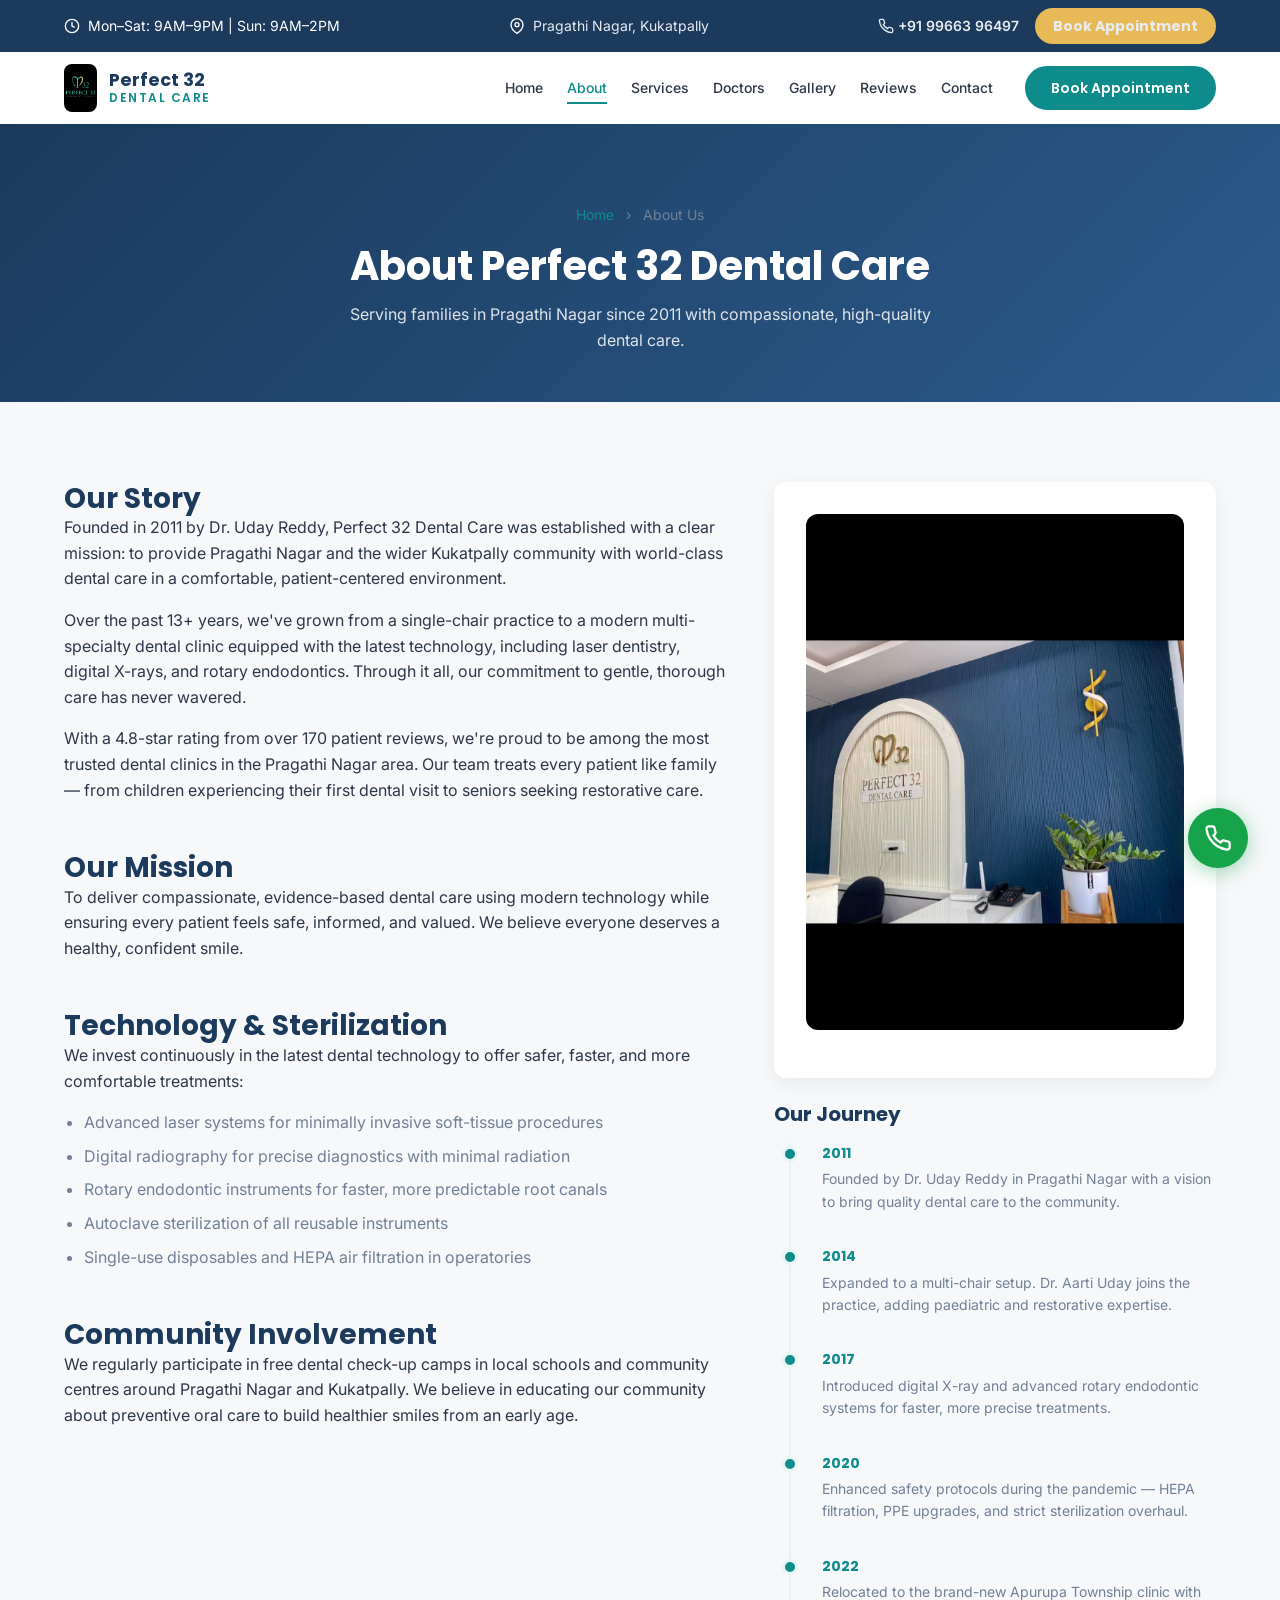
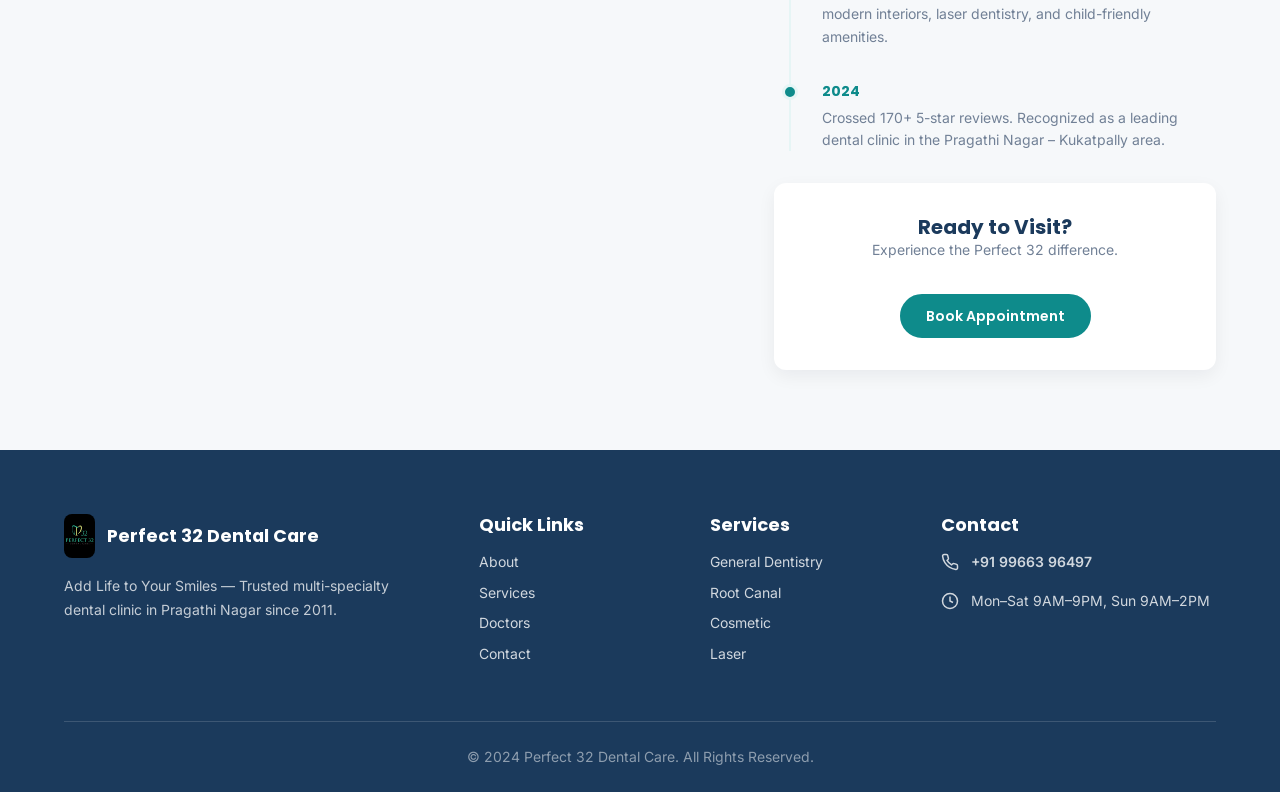
==== commit e74684d9: "Update clinic phone number to +91 99663 96497" ====
--- a/about.html
+++ b/about.html
@@ -37,7 +37,7 @@
                         viewBox="0 0 24 24" fill="none" stroke="currentColor" stroke-width="2">
                         <path
                             d="M22 16.92v3a2 2 0 0 1-2.18 2 19.79 19.79 0 0 1-8.63-3.07 19.5 19.5 0 0 1-6-6 19.79 19.79 0 0 1-3.07-8.67A2 2 0 0 1 4.11 2h3a2 2 0 0 1 2 1.72c.127.96.361 1.903.7 2.81a2 2 0 0 1-.45 2.11L8.09 9.91a16 16 0 0 0 6 6l1.27-1.27a2 2 0 0 1 2.11-.45c.907.339 1.85.573 2.81.7A2 2 0 0 1 22 16.92z" />
-                    </svg>+919966396497</a><a href="book.html" class="btn btn--accent btn--sm">Book Appointment</a>
+                    </svg>+91 99663 96497</a><a href="book.html" class="btn btn--accent btn--sm">Book Appointment</a>
             </div>
         </div>
     </div>
@@ -210,7 +210,7 @@
                             stroke="currentColor" stroke-width="2">
                             <path
                                 d="M22 16.92v3a2 2 0 0 1-2.18 2 19.79 19.79 0 0 1-8.63-3.07 19.5 19.5 0 0 1-6-6 19.79 19.79 0 0 1-3.07-8.67A2 2 0 0 1 4.11 2h3a2 2 0 0 1 2 1.72c.127.96.361 1.903.7 2.81a2 2 0 0 1-.45 2.11L8.09 9.91a16 16 0 0 0 6 6l1.27-1.27a2 2 0 0 1 2.11-.45c.907.339 1.85.573 2.81.7A2 2 0 0 1 22 16.92z" />
-                        </svg><a href="tel:+919966396497" style="font-weight:600">+919966396497</a></div>
+                        </svg><a href="tel:+919966396497" style="font-weight:600">+91 99663 96497</a></div>
                     <div class="footer__contact-item"><svg width="18" height="18" viewBox="0 0 24 24" fill="none"
                             stroke="currentColor" stroke-width="2">
                             <circle cx="12" cy="12" r="10" />
@@ -233,4 +233,4 @@
     <script src="js/main.js"></script>
 </body>
 
-</html>
+</html>
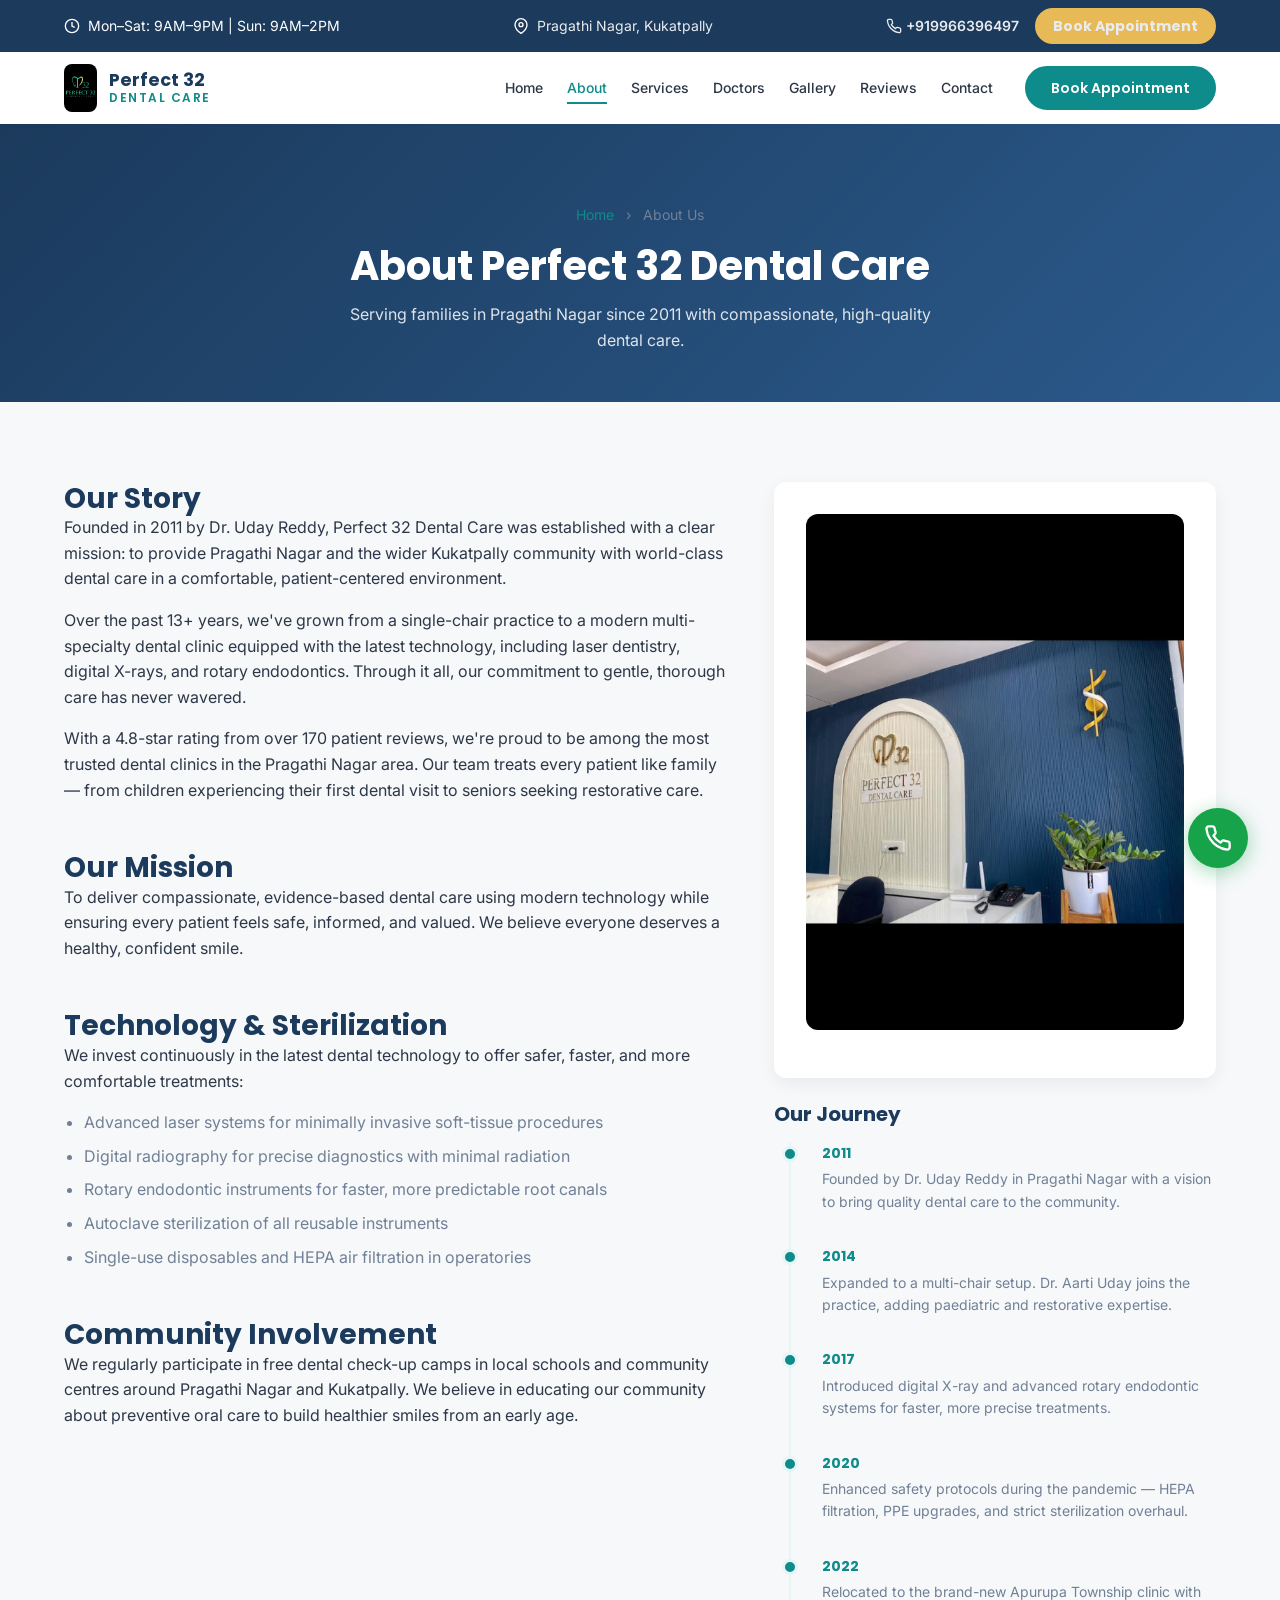
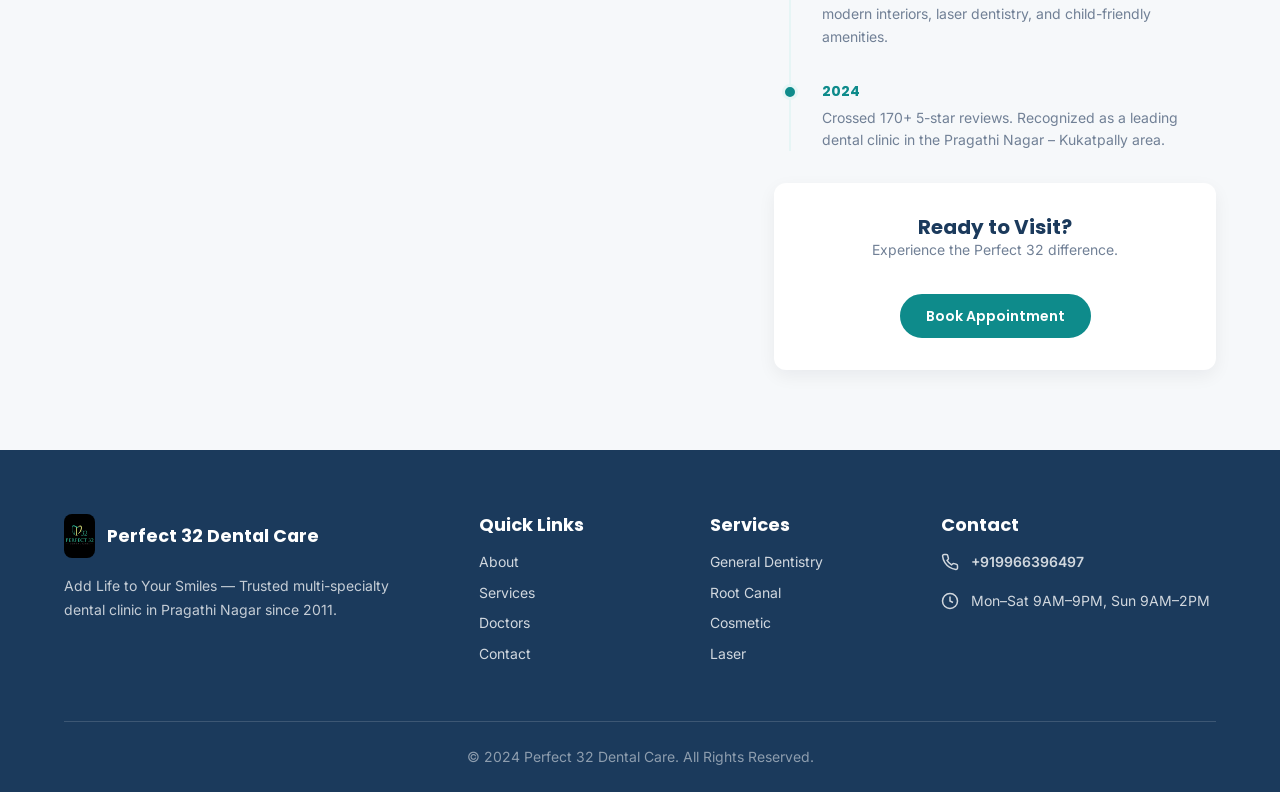
==== commit 1ee7c40a: "Merge branch 'master' of https://github.com/akhilamalakota/Perfect32" ====
--- a/about.html
+++ b/about.html
@@ -16,6 +16,12 @@
     <link rel="stylesheet" href="css/global.css">
     <link rel="stylesheet" href="css/components.css">
     <link rel="stylesheet" href="css/pages.css">
+
+    <!-- Vercel Web Analytics -->
+    <script>
+      window.va = window.va || function () { (window.vaq = window.vaq || []).push(arguments); };
+    </script>
+    <script defer src="/_vercel/insights/script.js"></script>
 </head>
 
 <body>
@@ -37,7 +43,7 @@
                         viewBox="0 0 24 24" fill="none" stroke="currentColor" stroke-width="2">
                         <path
                             d="M22 16.92v3a2 2 0 0 1-2.18 2 19.79 19.79 0 0 1-8.63-3.07 19.5 19.5 0 0 1-6-6 19.79 19.79 0 0 1-3.07-8.67A2 2 0 0 1 4.11 2h3a2 2 0 0 1 2 1.72c.127.96.361 1.903.7 2.81a2 2 0 0 1-.45 2.11L8.09 9.91a16 16 0 0 0 6 6l1.27-1.27a2 2 0 0 1 2.11-.45c.907.339 1.85.573 2.81.7A2 2 0 0 1 22 16.92z" />
-                    </svg>+91 99663 96497</a><a href="book.html" class="btn btn--accent btn--sm">Book Appointment</a>
+                    </svg>+919966396497</a><a href="book.html" class="btn btn--accent btn--sm">Book Appointment</a>
             </div>
         </div>
     </div>
@@ -210,7 +216,7 @@
                             stroke="currentColor" stroke-width="2">
                             <path
                                 d="M22 16.92v3a2 2 0 0 1-2.18 2 19.79 19.79 0 0 1-8.63-3.07 19.5 19.5 0 0 1-6-6 19.79 19.79 0 0 1-3.07-8.67A2 2 0 0 1 4.11 2h3a2 2 0 0 1 2 1.72c.127.96.361 1.903.7 2.81a2 2 0 0 1-.45 2.11L8.09 9.91a16 16 0 0 0 6 6l1.27-1.27a2 2 0 0 1 2.11-.45c.907.339 1.85.573 2.81.7A2 2 0 0 1 22 16.92z" />
-                        </svg><a href="tel:+919966396497" style="font-weight:600">+91 99663 96497</a></div>
+                        </svg><a href="tel:+919966396497" style="font-weight:600">+919966396497</a></div>
                     <div class="footer__contact-item"><svg width="18" height="18" viewBox="0 0 24 24" fill="none"
                             stroke="currentColor" stroke-width="2">
                             <circle cx="12" cy="12" r="10" />
@@ -233,4 +239,4 @@
     <script src="js/main.js"></script>
 </body>
 
-</html>+</html>
